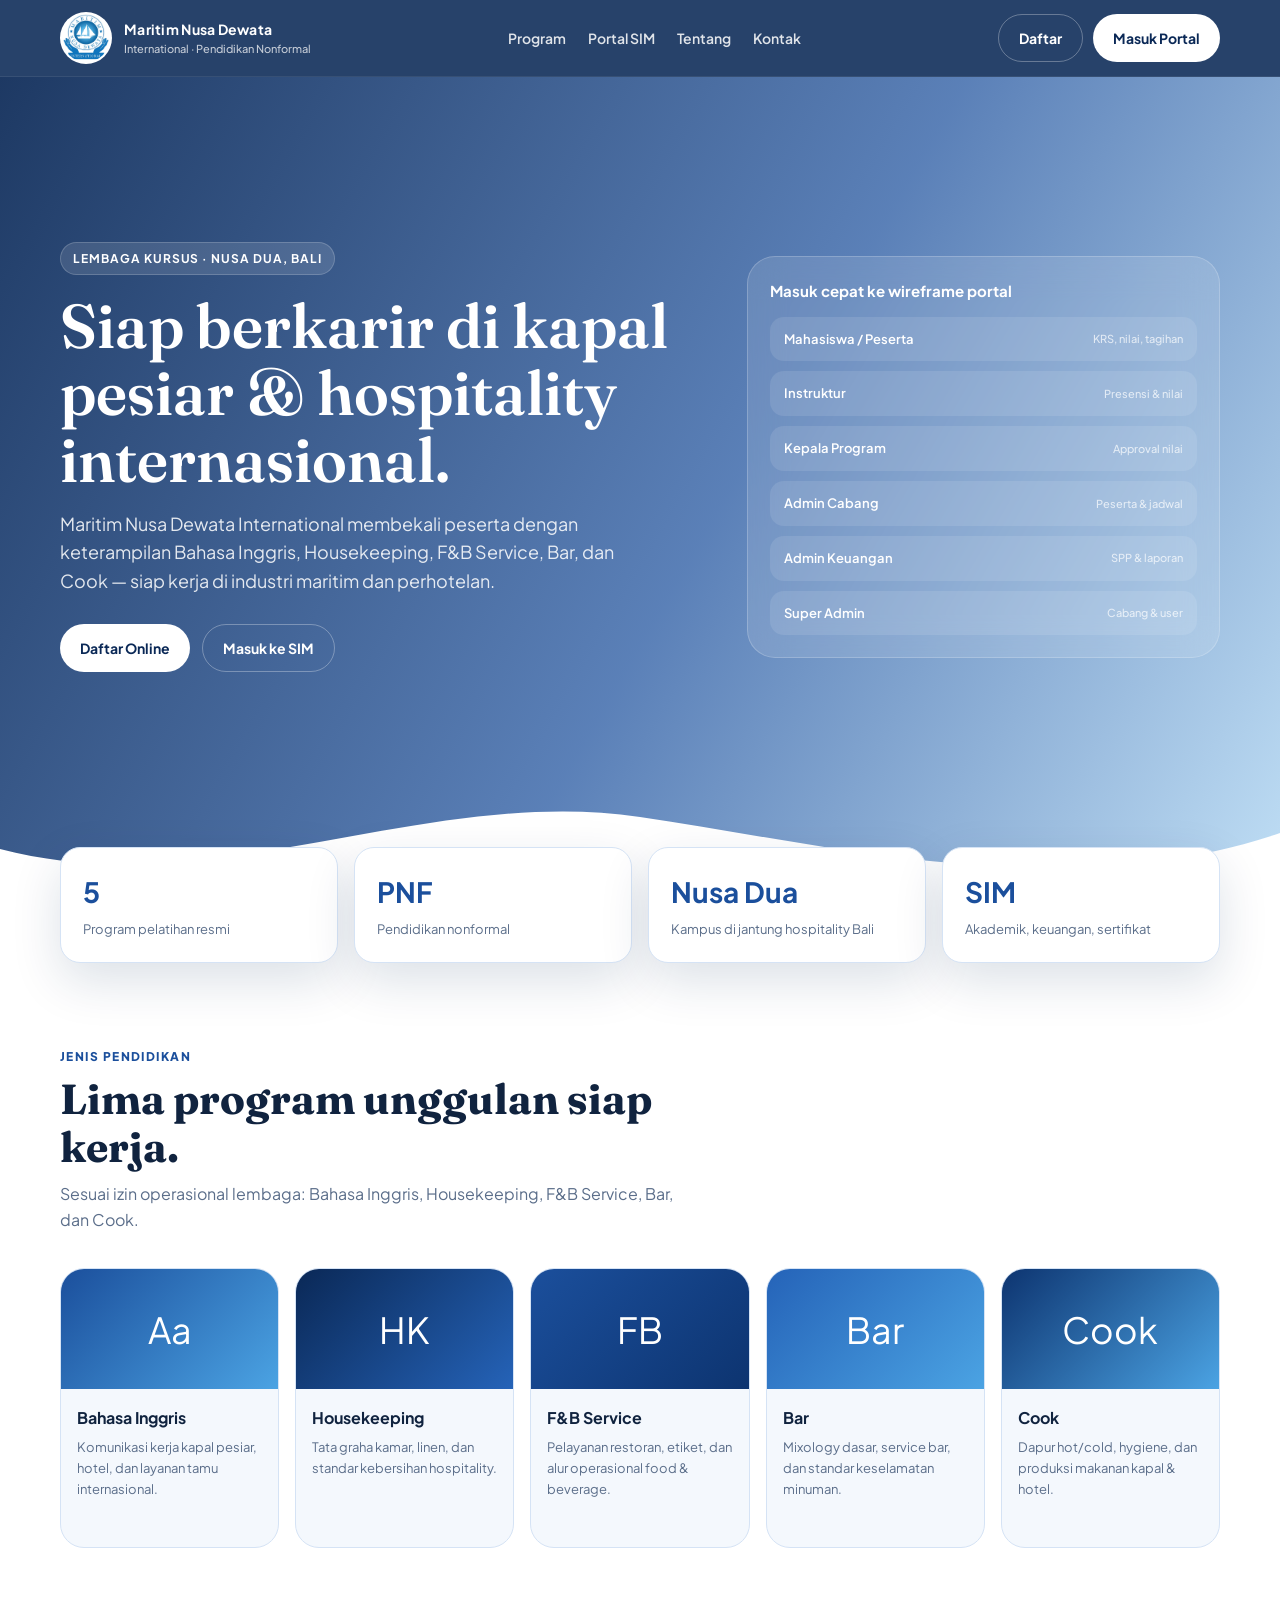
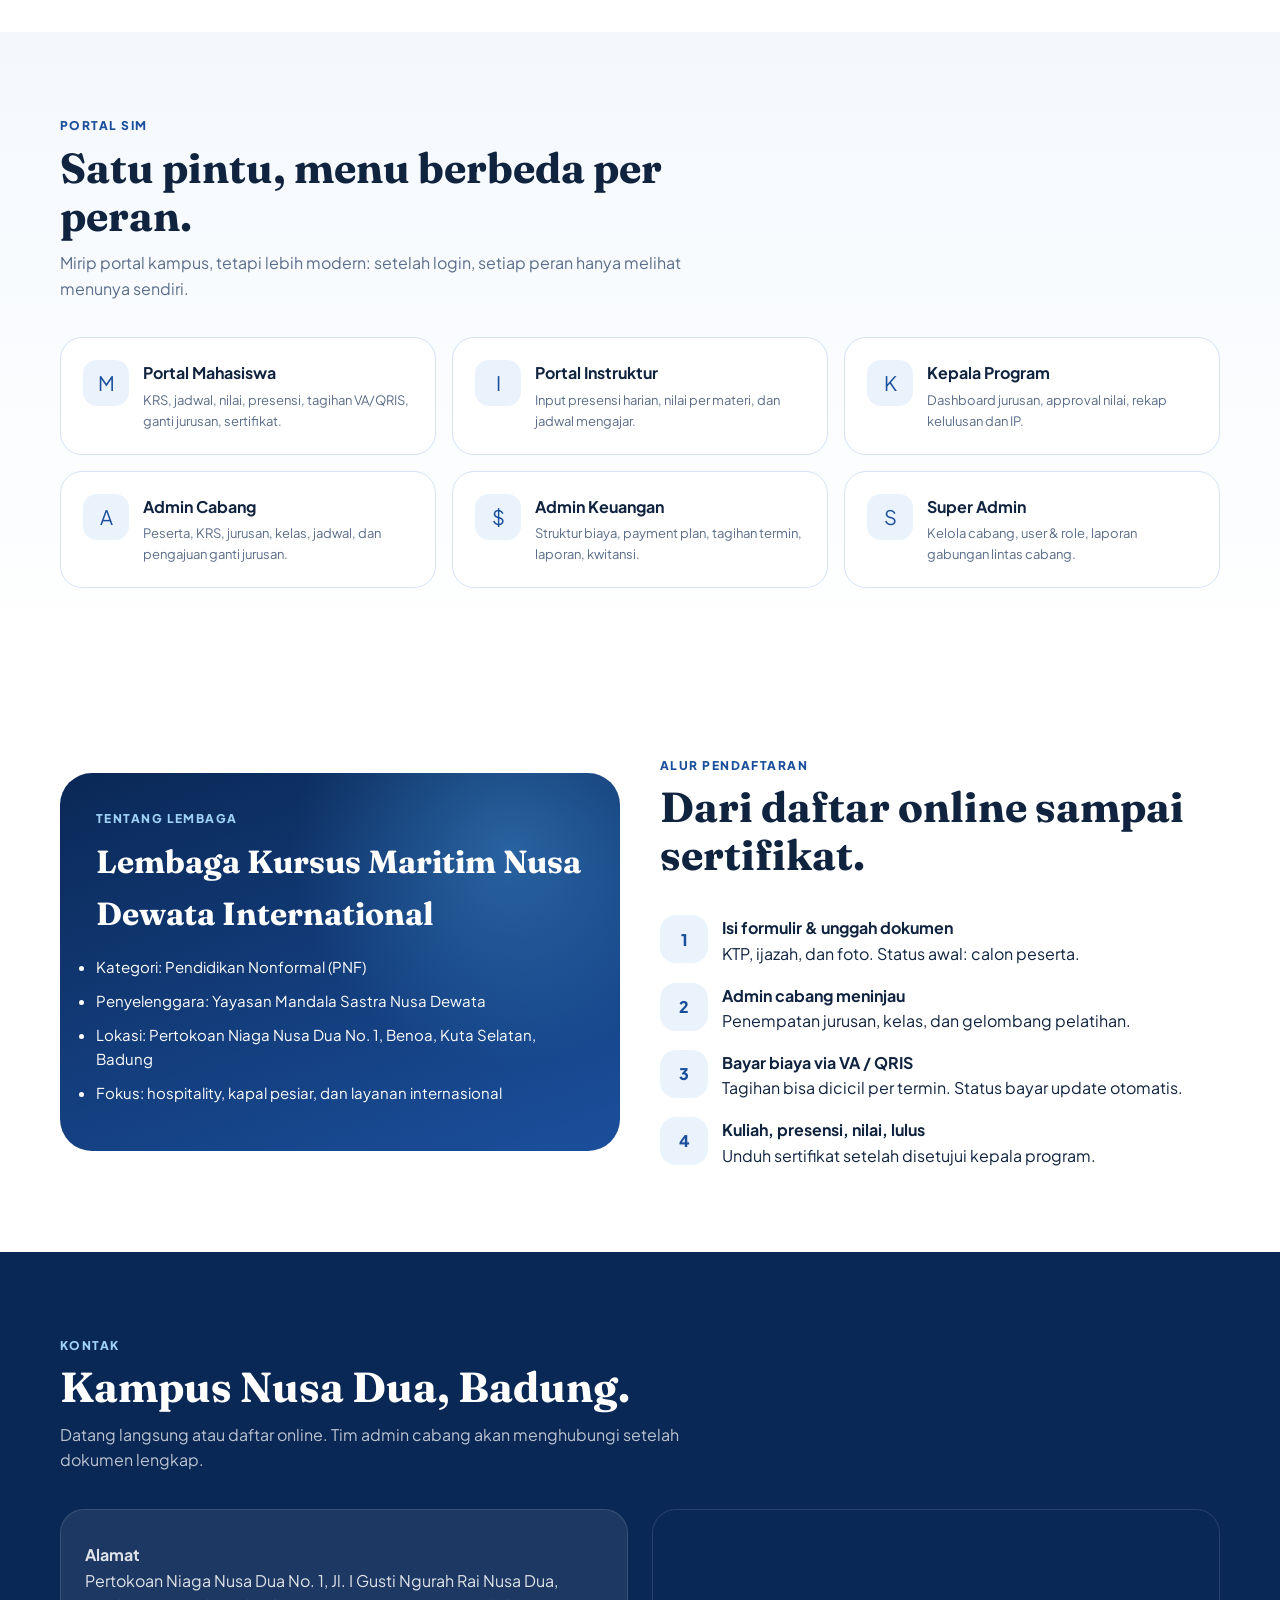
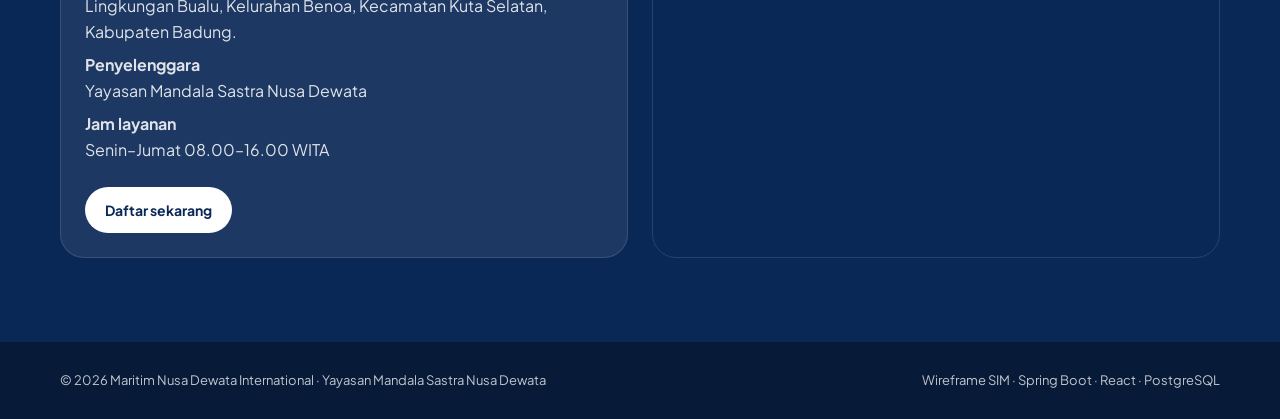
==== index.html @ 92dc8ad0 "Deploy landing page SIM LPK ke Portainer via GHCR. Siapkan image Docker, stack compose di port 3010," ====
<!DOCTYPE html>
<html lang="id">
<head>
  <meta charset="UTF-8" />
  <meta name="viewport" content="width=device-width, initial-scale=1.0" />
  <title>Maritim Nusa Dewata International — Lembaga Kursus Hospitality & Maritim</title>
  <link rel="preconnect" href="https://fonts.googleapis.com" />
  <link rel="preconnect" href="https://fonts.gstatic.com" crossorigin />
  <link href="https://fonts.googleapis.com/css2?family=Fraunces:opsz,wght@9..144,500;9..144,650&family=Plus+Jakarta+Sans:wght@400;500;600;700;800&display=swap" rel="stylesheet" />
  <link rel="stylesheet" href="css/landing.css" />
</head>
<body>
  <header class="nav">
    <div class="wrap nav-inner">
      <a class="brand" href="index.html">
        <img src="assets/logo.jpg" alt="Logo Maritim Nusa Dewata International" />
        <div>
          <strong>Maritim Nusa Dewata</strong>
          <small>International · Pendidikan Nonformal</small>
        </div>
      </a>
      <nav class="nav-links">
        <a href="#program">Program</a>
        <a href="#portal">Portal SIM</a>
        <a href="#tentang">Tentang</a>
        <a href="#kontak">Kontak</a>
      </nav>
      <div class="nav-cta">
        <a class="btn btn-ghost" href="daftar.html">Daftar</a>
        <a class="btn btn-white" href="login.html">Masuk Portal</a>
        <button class="menu-btn" id="menuBtn" type="button">Menu</button>
      </div>
    </div>
    <div class="wrap mobile-panel" id="mobilePanel">
      <a href="#program">Program</a>
      <a href="#portal">Portal SIM</a>
      <a href="#tentang">Tentang</a>
      <a href="#kontak">Kontak</a>
      <a href="daftar.html">Daftar</a>
    </div>
  </header>

  <section class="hero">
    <div class="wrap hero-grid">
      <div>
        <div class="eyebrow">Lembaga Kursus · Nusa Dua, Bali</div>
        <h1>Siap berkarir di kapal pesiar & hospitality internasional.</h1>
        <p class="lead">
          Maritim Nusa Dewata International membekali peserta dengan keterampilan Bahasa Inggris,
          Housekeeping, F&amp;B Service, Bar, dan Cook — siap kerja di industri maritim dan perhotelan.
        </p>
        <div class="hero-actions">
          <a class="btn btn-white" href="daftar.html">Daftar Online</a>
          <a class="btn btn-ghost" href="login.html">Masuk ke SIM</a>
        </div>
      </div>
      <aside class="hero-card">
        <h3>Masuk cepat ke wireframe portal</h3>
        <div class="portal-mini">
          <a href="portal/mahasiswa.html">Mahasiswa / Peserta <span>KRS, nilai, tagihan</span></a>
          <a href="portal/instruktur.html">Instruktur <span>Presensi & nilai</span></a>
          <a href="portal/kepala-program.html">Kepala Program <span>Approval nilai</span></a>
          <a href="portal/admin-cabang.html">Admin Cabang <span>Peserta & jadwal</span></a>
          <a href="portal/admin-keuangan.html">Admin Keuangan <span>SPP & laporan</span></a>
          <a href="portal/super-admin.html">Super Admin <span>Cabang & user</span></a>
        </div>
      </aside>
    </div>
  </section>

  <div class="wrap">
    <div class="stats">
      <div class="stat"><b>5</b><span>Program pelatihan resmi</span></div>
      <div class="stat"><b>PNF</b><span>Pendidikan nonformal</span></div>
      <div class="stat"><b>Nusa Dua</b><span>Kampus di jantung hospitality Bali</span></div>
      <div class="stat"><b>SIM</b><span>Akademik, keuangan, sertifikat</span></div>
    </div>
  </div>

  <section id="program">
    <div class="wrap">
      <div class="sec-head">
        <div class="kicker">Jenis pendidikan</div>
        <h2>Lima program unggulan siap kerja.</h2>
        <p>Sesuai izin operasional lembaga: Bahasa Inggris, Housekeeping, F&amp;B Service, Bar, dan Cook.</p>
      </div>
      <div class="programs">
        <article class="program">
          <div class="program-visual">Aa</div>
          <div class="program-body">
            <h3>Bahasa Inggris</h3>
            <p>Komunikasi kerja kapal pesiar, hotel, dan layanan tamu internasional.</p>
          </div>
        </article>
        <article class="program">
          <div class="program-visual">HK</div>
          <div class="program-body">
            <h3>Housekeeping</h3>
            <p>Tata graha kamar, linen, dan standar kebersihan hospitality.</p>
          </div>
        </article>
        <article class="program">
          <div class="program-visual">FB</div>
          <div class="program-body">
            <h3>F&amp;B Service</h3>
            <p>Pelayanan restoran, etiket, dan alur operasional food &amp; beverage.</p>
          </div>
        </article>
        <article class="program">
          <div class="program-visual">Bar</div>
          <div class="program-body">
            <h3>Bar</h3>
            <p>Mixology dasar, service bar, dan standar keselamatan minuman.</p>
          </div>
        </article>
        <article class="program">
          <div class="program-visual">Cook</div>
          <div class="program-body">
            <h3>Cook</h3>
            <p>Dapur hot/cold, hygiene, dan produksi makanan kapal &amp; hotel.</p>
          </div>
        </article>
      </div>
    </div>
  </section>

  <section class="services" id="portal">
    <div class="wrap">
      <div class="sec-head">
        <div class="kicker">Portal SIM</div>
        <h2>Satu pintu, menu berbeda per peran.</h2>
        <p>Mirip portal kampus, tetapi lebih modern: setelah login, setiap peran hanya melihat menunya sendiri.</p>
      </div>
      <div class="service-grid">
        <a class="service" href="portal/mahasiswa.html">
          <div class="icon">M</div>
          <div>
            <h3>Portal Mahasiswa</h3>
            <p>KRS, jadwal, nilai, presensi, tagihan VA/QRIS, ganti jurusan, sertifikat.</p>
          </div>
        </a>
        <a class="service" href="portal/instruktur.html">
          <div class="icon">I</div>
          <div>
            <h3>Portal Instruktur</h3>
            <p>Input presensi harian, nilai per materi, dan jadwal mengajar.</p>
          </div>
        </a>
        <a class="service" href="portal/kepala-program.html">
          <div class="icon">K</div>
          <div>
            <h3>Kepala Program</h3>
            <p>Dashboard jurusan, approval nilai, rekap kelulusan dan IP.</p>
          </div>
        </a>
        <a class="service" href="portal/admin-cabang.html">
          <div class="icon">A</div>
          <div>
            <h3>Admin Cabang</h3>
            <p>Peserta, KRS, jurusan, kelas, jadwal, dan pengajuan ganti jurusan.</p>
          </div>
        </a>
        <a class="service" href="portal/admin-keuangan.html">
          <div class="icon">$</div>
          <div>
            <h3>Admin Keuangan</h3>
            <p>Struktur biaya, payment plan, tagihan termin, laporan, kwitansi.</p>
          </div>
        </a>
        <a class="service" href="portal/super-admin.html">
          <div class="icon">S</div>
          <div>
            <h3>Super Admin</h3>
            <p>Kelola cabang, user &amp; role, laporan gabungan lintas cabang.</p>
          </div>
        </a>
      </div>
    </div>
  </section>

  <section id="tentang">
    <div class="wrap about-grid">
      <div class="about-card">
        <div class="kicker" style="color:#9fd0f5">Tentang lembaga</div>
        <h2 style="font-family:Fraunces,serif;font-size:32px;margin:8px 0 16px">Lembaga Kursus Maritim Nusa Dewata International</h2>
        <ul>
          <li>Kategori: Pendidikan Nonformal (PNF)</li>
          <li>Penyelenggara: Yayasan Mandala Sastra Nusa Dewata</li>
          <li>Lokasi: Pertokoan Niaga Nusa Dua No. 1, Benoa, Kuta Selatan, Badung</li>
          <li>Fokus: hospitality, kapal pesiar, dan layanan internasional</li>
        </ul>
      </div>
      <div>
        <div class="sec-head">
          <div class="kicker">Alur pendaftaran</div>
          <h2>Dari daftar online sampai sertifikat.</h2>
        </div>
        <div class="steps">
          <div class="step"><div class="num">1</div><div><b>Isi formulir & unggah dokumen</b><p>KTP, ijazah, dan foto. Status awal: calon peserta.</p></div></div>
          <div class="step"><div class="num">2</div><div><b>Admin cabang meninjau</b><p>Penempatan jurusan, kelas, dan gelombang pelatihan.</p></div></div>
          <div class="step"><div class="num">3</div><div><b>Bayar biaya via VA / QRIS</b><p>Tagihan bisa dicicil per termin. Status bayar update otomatis.</p></div></div>
          <div class="step"><div class="num">4</div><div><b>Kuliah, presensi, nilai, lulus</b><p>Unduh sertifikat setelah disetujui kepala program.</p></div></div>
        </div>
      </div>
    </div>
  </section>

  <section class="contact" id="kontak">
    <div class="wrap">
      <div class="sec-head">
        <div class="kicker" style="color:#9fd0f5">Kontak</div>
        <h2>Kampus Nusa Dua, Badung.</h2>
        <p>Datang langsung atau daftar online. Tim admin cabang akan menghubungi setelah dokumen lengkap.</p>
      </div>
      <div class="contact-grid">
        <div class="contact-card">
          <p><b>Alamat</b><br />Pertokoan Niaga Nusa Dua No. 1, Jl. I Gusti Ngurah Rai Nusa Dua, Lingkungan Bualu, Kelurahan Benoa, Kecamatan Kuta Selatan, Kabupaten Badung.</p>
          <p><b>Penyelenggara</b><br />Yayasan Mandala Sastra Nusa Dewata</p>
          <p><b>Jam layanan</b><br />Senin–Jumat 08.00–16.00 WITA</p>
          <a class="btn btn-white" href="daftar.html" style="margin-top:16px">Daftar sekarang</a>
        </div>
        <div class="map">
          <iframe title="Peta Nusa Dua" src="https://maps.google.com/maps?q=Nusa%20Dua%20Benoa%20Badung&t=&z=14&ie=UTF8&iwloc=&output=embed"></iframe>
        </div>
      </div>
    </div>
  </section>

  <footer class="footer">
    <div class="wrap footer-inner">
      <span>© 2026 Maritim Nusa Dewata International · Yayasan Mandala Sastra Nusa Dewata</span>
      <span>Wireframe SIM · Spring Boot · React · PostgreSQL</span>
    </div>
  </footer>
  <script>
    const btn = document.getElementById("menuBtn");
    const panel = document.getElementById("mobilePanel");
    btn.addEventListener("click", () => panel.classList.toggle("open"));
  </script>
</body>
</html>
---- css/landing.css ----
:root {
  --navy: #0a2856;
  --navy-2: #0d3470;
  --royal: #1b4f9c;
  --blue: #2563b8;
  --sky: #4ba3e3;
  --ice: #eaf3fc;
  --mist: #f4f8fd;
  --white: #ffffff;
  --ink: #10233f;
  --muted: #5b6e8a;
  --line: #d5e3f5;
  --gold: #c9a227;
  --ok: #0f9d6b;
  --shadow: 0 18px 50px rgba(10, 40, 86, 0.14);
  --radius: 22px;
  --font: "Plus Jakarta Sans", system-ui, sans-serif;
  --display: "Fraunces", Georgia, serif;
}

* { box-sizing: border-box; margin: 0; padding: 0; }
html { scroll-behavior: smooth; }
body {
  font-family: var(--font);
  color: var(--ink);
  background: var(--white);
  line-height: 1.6;
}
img { max-width: 100%; display: block; }
a { color: inherit; text-decoration: none; }
button, .btn { font-family: inherit; cursor: pointer; }

.wrap {
  width: min(1160px, calc(100% - 40px));
  margin-inline: auto;
}

.nav {
  position: sticky;
  top: 0;
  z-index: 50;
  backdrop-filter: blur(16px);
  background: rgba(10, 40, 86, 0.88);
  border-bottom: 1px solid rgba(255,255,255,.08);
}
.nav-inner {
  display: flex;
  align-items: center;
  justify-content: space-between;
  min-height: 76px;
  gap: 24px;
}
.brand {
  display: flex;
  align-items: center;
  gap: 12px;
  color: #fff;
}
.brand img {
  width: 52px;
  height: 52px;
  object-fit: contain;
  background: #fff;
  border-radius: 50%;
  padding: 2px;
}
.brand strong { display: block; font-size: 14px; letter-spacing: .02em; }
.brand small { display: block; font-size: 11px; opacity: .72; font-weight: 500; }
.nav-links {
  display: flex;
  align-items: center;
  gap: 22px;
  color: rgba(255,255,255,.86);
  font-size: 14px;
  font-weight: 600;
}
.nav-links a:hover { color: #fff; }
.nav-cta { display: flex; gap: 10px; }
.menu-btn {
  display: none;
  background: transparent;
  border: 1px solid rgba(255,255,255,.25);
  color: #fff;
  border-radius: 10px;
  padding: 8px 12px;
}

.btn {
  display: inline-flex;
  align-items: center;
  justify-content: center;
  gap: 8px;
  border: 0;
  border-radius: 999px;
  padding: 12px 20px;
  font-weight: 700;
  font-size: 14px;
  transition: .2s transform, .2s box-shadow, .2s background;
}
.btn:hover { transform: translateY(-1px); }
.btn-primary {
  background: linear-gradient(180deg, #4ba3e3, #1b4f9c);
  color: #fff;
  box-shadow: 0 10px 24px rgba(27, 79, 156, .35);
}
.btn-white { background: #fff; color: var(--navy); }
.btn-ghost {
  background: transparent;
  color: #fff;
  border: 1px solid rgba(255,255,255,.3);
}
.btn-outline {
  background: #fff;
  color: var(--royal);
  border: 1px solid var(--line);
}

.hero {
  position: relative;
  overflow: hidden;
  color: #fff;
  background:
    linear-gradient(120deg, rgba(10,40,86,.92), rgba(27,79,156,.72) 55%, rgba(75,163,227,.35)),
    url("https://images.unsplash.com/photo-1544551763-46a013bb70d5?auto=format&fit=crop&w=1800&q=80") center/cover;
  min-height: 92vh;
  display: flex;
  align-items: center;
}
.hero::after {
  content: "";
  position: absolute;
  inset: auto 0 0;
  height: 120px;
  background: url("data:image/svg+xml;utf8,<svg xmlns='http://www.w3.org/2000/svg' viewBox='0 0 1440 120' preserveAspectRatio='none'><path fill='%23ffffff' d='M0,64 C240,120 480,0 720,32 C960,64 1200,120 1440,48 L1440,120 L0,120 Z'/></svg>") bottom/cover no-repeat;
}
.hero-grid {
  position: relative;
  z-index: 1;
  display: grid;
  grid-template-columns: 1.15fr .85fr;
  gap: 48px;
  padding: 72px 0 140px;
  align-items: center;
}
.eyebrow {
  display: inline-flex;
  align-items: center;
  gap: 8px;
  background: rgba(255,255,255,.12);
  border: 1px solid rgba(255,255,255,.18);
  padding: 6px 12px;
  border-radius: 999px;
  font-size: 12px;
  font-weight: 700;
  letter-spacing: .08em;
  text-transform: uppercase;
  margin-bottom: 18px;
}
.hero h1 {
  font-family: var(--display);
  font-size: clamp(36px, 5vw, 62px);
  line-height: 1.08;
  font-weight: 600;
  margin-bottom: 16px;
}
.hero p.lead {
  font-size: 18px;
  max-width: 560px;
  color: rgba(255,255,255,.86);
  margin-bottom: 28px;
}
.hero-actions { display: flex; flex-wrap: wrap; gap: 12px; }
.hero-card {
  background: rgba(255,255,255,.12);
  border: 1px solid rgba(255,255,255,.2);
  backdrop-filter: blur(18px);
  border-radius: 28px;
  padding: 22px;
}
.hero-card h3 { font-size: 15px; margin-bottom: 14px; }
.portal-mini {
  display: grid;
  gap: 10px;
}
.portal-mini a {
  display: flex;
  align-items: center;
  justify-content: space-between;
  background: rgba(255,255,255,.1);
  border-radius: 14px;
  padding: 12px 14px;
  font-size: 13px;
  font-weight: 600;
}
.portal-mini a:hover { background: rgba(255,255,255,.18); }
.portal-mini span { opacity: .7; font-size: 11px; font-weight: 500; }

.stats {
  display: grid;
  grid-template-columns: repeat(4, 1fr);
  gap: 16px;
  margin-top: -58px;
  position: relative;
  z-index: 2;
}
.stat {
  background: #fff;
  border: 1px solid var(--line);
  border-radius: 20px;
  padding: 22px;
  box-shadow: var(--shadow);
}
.stat b { display: block; font-size: 28px; color: var(--royal); }
.stat span { color: var(--muted); font-size: 13px; }

section { padding: 84px 0; }
.sec-head { max-width: 640px; margin-bottom: 36px; }
.kicker {
  color: var(--royal);
  font-weight: 800;
  font-size: 12px;
  letter-spacing: .12em;
  text-transform: uppercase;
}
.sec-head h2 {
  font-family: var(--display);
  font-size: clamp(28px, 3.4vw, 42px);
  line-height: 1.15;
  margin: 8px 0 10px;
}
.sec-head p { color: var(--muted); }

.programs {
  display: grid;
  grid-template-columns: repeat(5, 1fr);
  gap: 16px;
}
.program {
  background: var(--mist);
  border: 1px solid var(--line);
  border-radius: 24px;
  overflow: hidden;
  min-height: 280px;
  display: flex;
  flex-direction: column;
  transition: .2s transform, .2s box-shadow;
}
.program:hover { transform: translateY(-6px); box-shadow: var(--shadow); }
.program-visual {
  height: 120px;
  display: grid;
  place-items: center;
  color: #fff;
  font-size: 36px;
}
.program:nth-child(1) .program-visual { background: linear-gradient(135deg, #1b4f9c, #4ba3e3); }
.program:nth-child(2) .program-visual { background: linear-gradient(135deg, #0a2856, #2563b8); }
.program:nth-child(3) .program-visual { background: linear-gradient(135deg, #1b4f9c, #0d3470); }
.program:nth-child(4) .program-visual { background: linear-gradient(135deg, #2563b8, #4ba3e3); }
.program:nth-child(5) .program-visual { background: linear-gradient(135deg, #0d3470, #4ba3e3); }
.program-body { padding: 16px; flex: 1; }
.program h3 { font-size: 16px; margin-bottom: 6px; }
.program p { font-size: 13px; color: var(--muted); }

.services { background: linear-gradient(180deg, var(--mist), #fff); }
.service-grid {
  display: grid;
  grid-template-columns: repeat(3, 1fr);
  gap: 16px;
}
.service {
  background: #fff;
  border: 1px solid var(--line);
  border-radius: 22px;
  padding: 22px;
  display: flex;
  gap: 14px;
  transition: .2s box-shadow, .2s transform;
}
.service:hover { box-shadow: var(--shadow); transform: translateY(-3px); }
.icon {
  width: 46px;
  height: 46px;
  border-radius: 14px;
  display: grid;
  place-items: center;
  background: var(--ice);
  color: var(--royal);
  flex: 0 0 auto;
  font-size: 20px;
}
.service h3 { font-size: 16px; margin-bottom: 4px; }
.service p { font-size: 13px; color: var(--muted); }

.about-grid {
  display: grid;
  grid-template-columns: 1fr 1fr;
  gap: 40px;
  align-items: center;
}
.about-card {
  background: var(--navy);
  color: #fff;
  border-radius: 32px;
  padding: 36px;
  min-height: 360px;
  background-image:
    radial-gradient(circle at 80% 20%, rgba(75,163,227,.4), transparent 40%),
    linear-gradient(160deg, #0a2856, #1b4f9c);
}
.about-card li { margin: 10px 0; font-size: 15px; }
.steps { display: grid; gap: 16px; }
.step {
  display: grid;
  grid-template-columns: 48px 1fr;
  gap: 14px;
  align-items: start;
}
.num {
  width: 48px;
  height: 48px;
  border-radius: 16px;
  background: var(--ice);
  color: var(--royal);
  display: grid;
  place-items: center;
  font-weight: 800;
}

.contact { background: var(--navy); color: #fff; }
.contact .sec-head p { color: rgba(255,255,255,.72); }
.contact-grid {
  display: grid;
  grid-template-columns: 1fr 1fr;
  gap: 24px;
}
.map {
  min-height: 280px;
  border-radius: 24px;
  overflow: hidden;
  border: 1px solid rgba(255,255,255,.12);
}
.map iframe { width: 100%; height: 100%; min-height: 280px; border: 0; }
.contact-card {
  background: rgba(255,255,255,.08);
  border: 1px solid rgba(255,255,255,.12);
  border-radius: 24px;
  padding: 24px;
}
.contact-card p { margin: 8px 0; color: rgba(255,255,255,.86); }

.footer {
  background: #071a38;
  color: rgba(255,255,255,.75);
  padding: 28px 0;
  font-size: 13px;
}
.footer-inner { display: flex; justify-content: space-between; gap: 16px; flex-wrap: wrap; }

.mobile-panel { display: none; }

@media (max-width: 980px) {
  .nav-links { display: none; }
  .menu-btn { display: block; }
  .hero-grid, .programs, .service-grid, .about-grid, .contact-grid, .stats {
    grid-template-columns: 1fr;
  }
  .programs { grid-template-columns: 1fr 1fr; }
  .hero { min-height: auto; }
  .mobile-panel.open {
    display: flex;
    flex-direction: column;
    gap: 12px;
    padding: 0 20px 16px;
    color: #fff;
  }
}
@media (max-width: 640px) {
  .programs, .stats { grid-template-columns: 1fr; }
  .nav-cta .btn-ghost { display: none; }
}
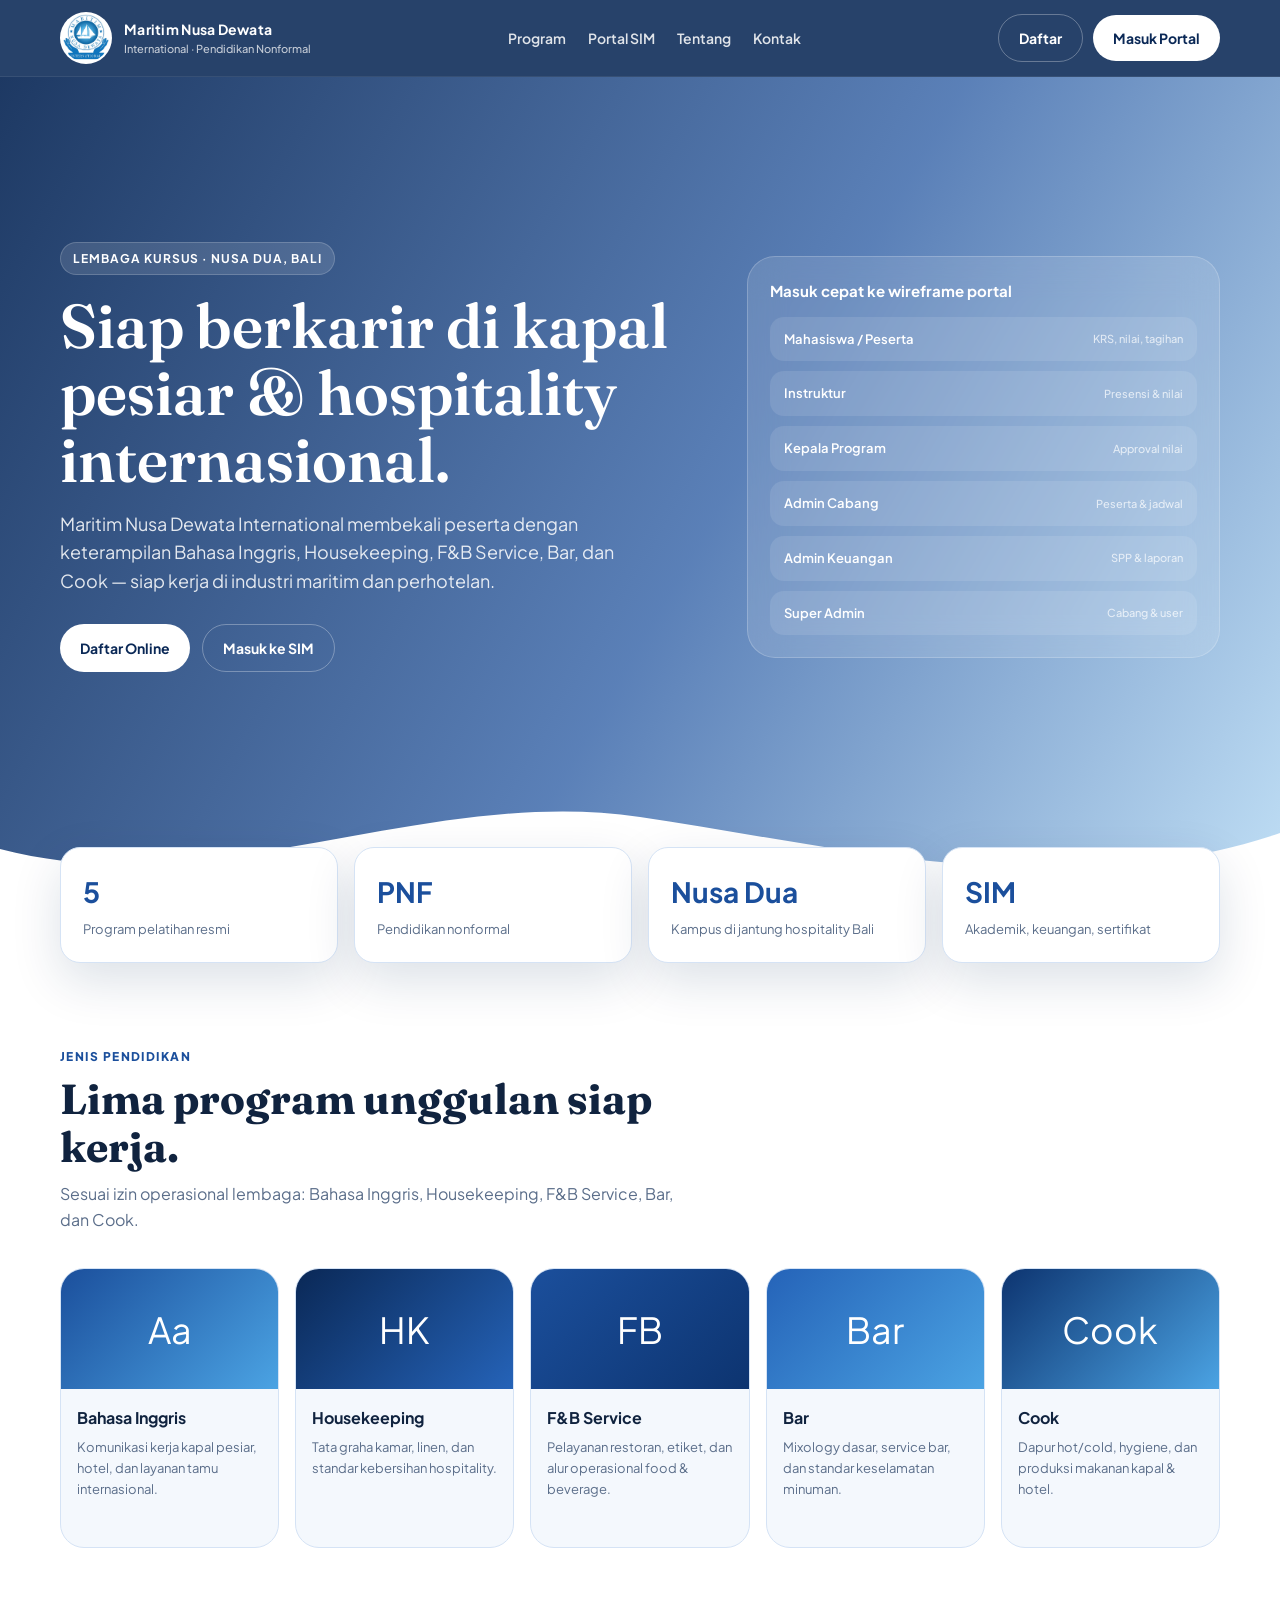
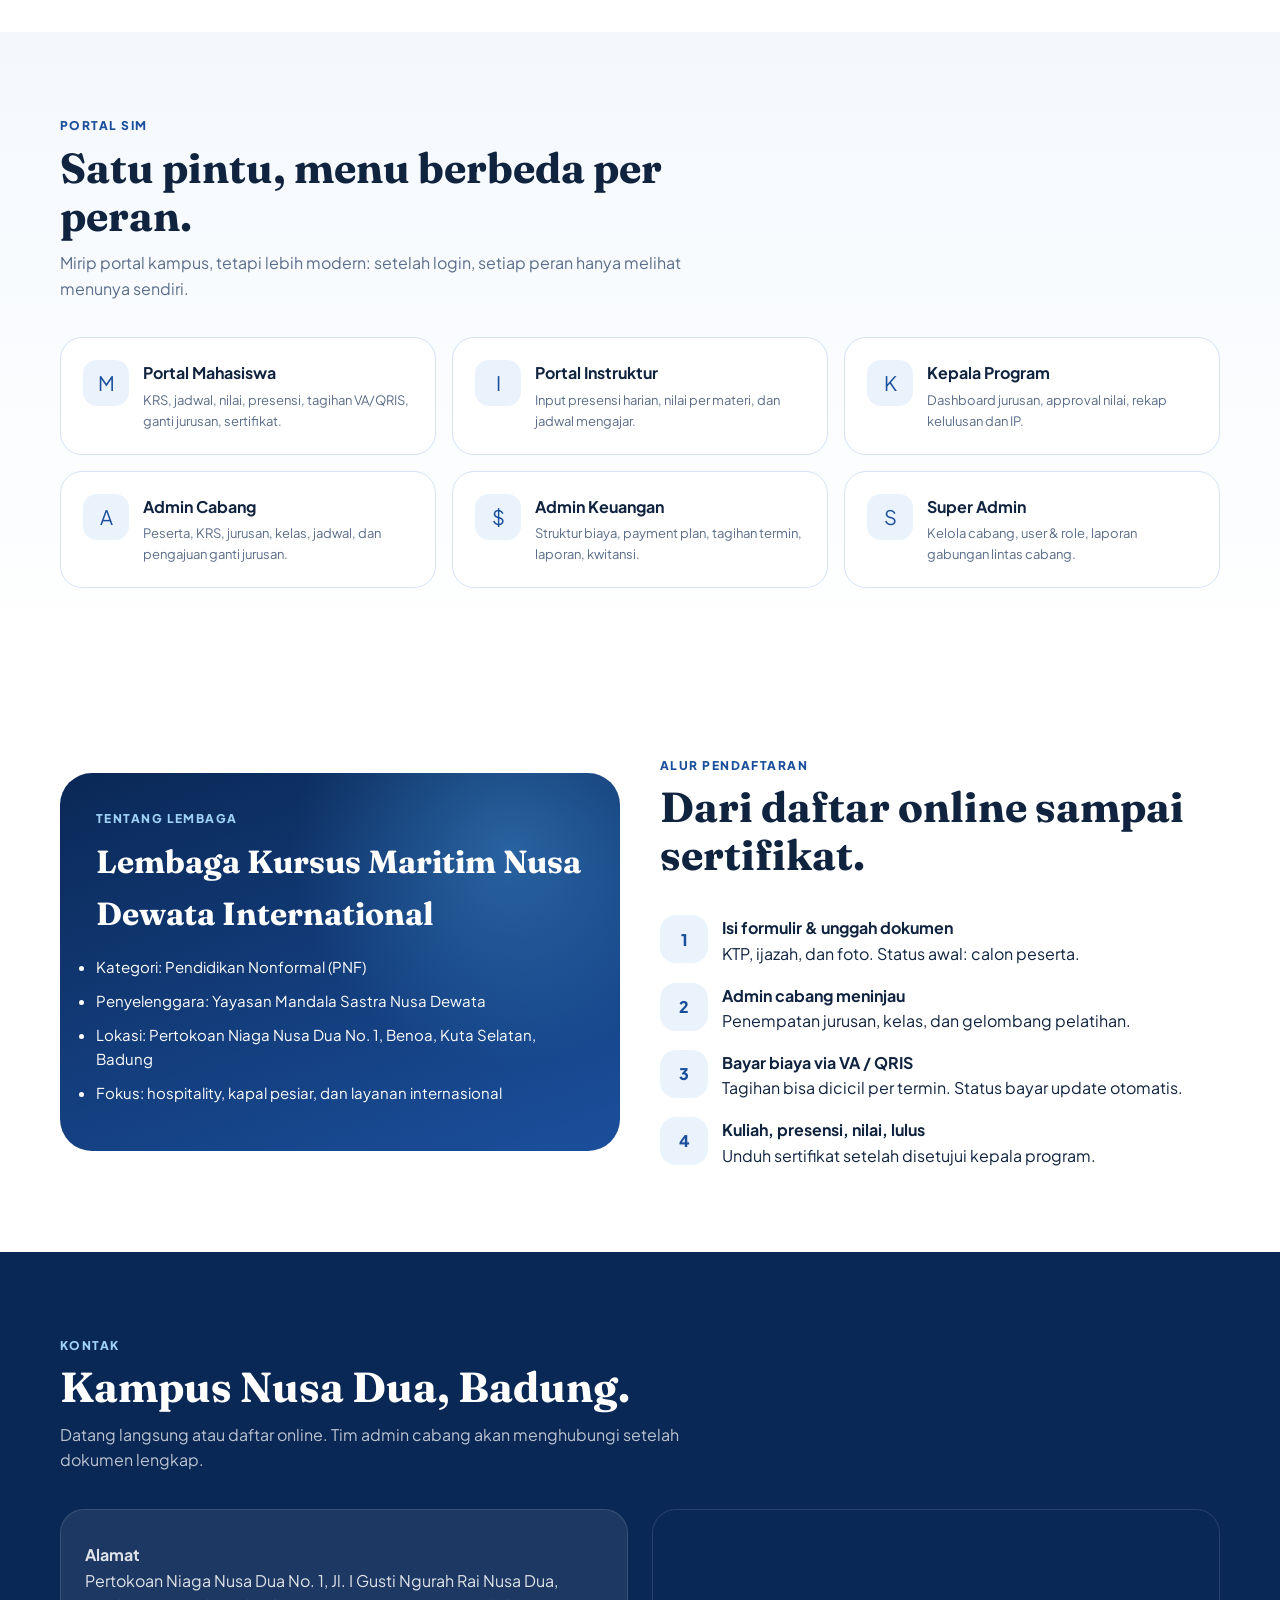
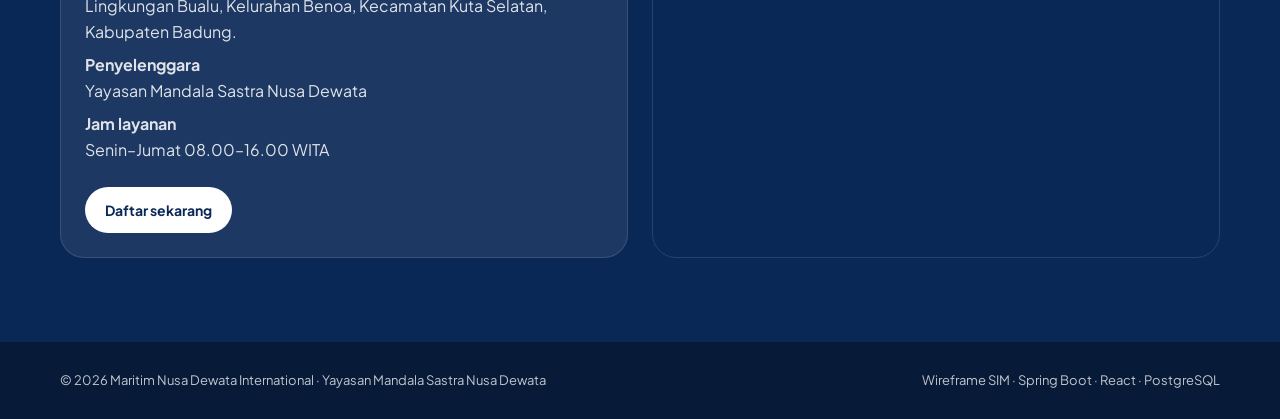
==== commit d4411292: "Tambah tampilan web mobile untuk landing dan portal SIM. Menu hamburger, sidebar geser, tabel berben" ====
--- a/index.html
+++ b/index.html
@@ -2,7 +2,8 @@
 <html lang="id">
 <head>
   <meta charset="UTF-8" />
-  <meta name="viewport" content="width=device-width, initial-scale=1.0" />
+  <meta name="viewport" content="width=device-width, initial-scale=1.0, viewport-fit=cover" />
+  <meta name="theme-color" content="#0a2856" />
   <title>Maritim Nusa Dewata International — Lembaga Kursus Hospitality & Maritim</title>
   <link rel="preconnect" href="https://fonts.googleapis.com" />
   <link rel="preconnect" href="https://fonts.gstatic.com" crossorigin />
@@ -28,7 +29,9 @@
       <div class="nav-cta">
         <a class="btn btn-ghost" href="daftar.html">Daftar</a>
         <a class="btn btn-white" href="login.html">Masuk Portal</a>
-        <button class="menu-btn" id="menuBtn" type="button">Menu</button>
+        <button class="menu-btn" id="menuBtn" type="button" aria-label="Buka menu" aria-expanded="false" aria-controls="mobilePanel">
+          <span></span><span></span><span></span>
+        </button>
       </div>
     </div>
     <div class="wrap mobile-panel" id="mobilePanel">
@@ -36,7 +39,10 @@
       <a href="#portal">Portal SIM</a>
       <a href="#tentang">Tentang</a>
       <a href="#kontak">Kontak</a>
-      <a href="daftar.html">Daftar</a>
+      <div class="mobile-cta">
+        <a class="btn btn-ghost" href="daftar.html">Daftar</a>
+        <a class="btn btn-white" href="login.html">Masuk Portal</a>
+      </div>
     </div>
   </header>
 
@@ -235,7 +241,19 @@
   <script>
     const btn = document.getElementById("menuBtn");
     const panel = document.getElementById("mobilePanel");
-    btn.addEventListener("click", () => panel.classList.toggle("open"));
+    function setMenu(open) {
+      panel.classList.toggle("open", open);
+      document.body.classList.toggle("nav-open", open);
+      btn.setAttribute("aria-expanded", open ? "true" : "false");
+      btn.setAttribute("aria-label", open ? "Tutup menu" : "Buka menu");
+    }
+    btn.addEventListener("click", () => setMenu(!panel.classList.contains("open")));
+    panel.querySelectorAll("a").forEach((link) => {
+      link.addEventListener("click", () => setMenu(false));
+    });
+    document.addEventListener("keydown", (e) => {
+      if (e.key === "Escape") setMenu(false);
+    });
   </script>
 </body>
 </html>
--- a/css/landing.css
+++ b/css/landing.css
@@ -19,13 +19,14 @@
 }
 
 * { box-sizing: border-box; margin: 0; padding: 0; }
-html { scroll-behavior: smooth; }
+html { scroll-behavior: smooth; -webkit-text-size-adjust: 100%; }
 body {
   font-family: var(--font);
   color: var(--ink);
   background: var(--white);
   line-height: 1.6;
 }
+body.nav-open { overflow: hidden; }
 img { max-width: 100%; display: block; }
 a { color: inherit; text-decoration: none; }
 button, .btn { font-family: inherit; cursor: pointer; }
@@ -75,15 +76,32 @@
   font-weight: 600;
 }
 .nav-links a:hover { color: #fff; }
-.nav-cta { display: flex; gap: 10px; }
+.nav-cta { display: flex; align-items: center; gap: 10px; }
 .menu-btn {
   display: none;
+  width: 42px;
+  height: 42px;
+  padding: 0;
+  flex-direction: column;
+  justify-content: center;
+  align-items: center;
+  gap: 5px;
   background: transparent;
   border: 1px solid rgba(255,255,255,.25);
   color: #fff;
-  border-radius: 10px;
-  padding: 8px 12px;
-}
+  border-radius: 12px;
+}
+.menu-btn span {
+  display: block;
+  width: 18px;
+  height: 2px;
+  background: #fff;
+  border-radius: 2px;
+  transition: transform .2s ease, opacity .2s ease;
+}
+.menu-btn[aria-expanded="true"] span:nth-child(1) { transform: translateY(7px) rotate(45deg); }
+.menu-btn[aria-expanded="true"] span:nth-child(2) { opacity: 0; }
+.menu-btn[aria-expanded="true"] span:nth-child(3) { transform: translateY(-7px) rotate(-45deg); }
 
 .btn {
   display: inline-flex;
@@ -358,24 +376,64 @@
 .footer-inner { display: flex; justify-content: space-between; gap: 16px; flex-wrap: wrap; }
 
 .mobile-panel { display: none; }
+.mobile-cta { display: flex; flex-direction: column; gap: 10px; padding-top: 6px; }
+.mobile-cta .btn { width: 100%; }
 
 @media (max-width: 980px) {
-  .nav-links { display: none; }
-  .menu-btn { display: block; }
-  .hero-grid, .programs, .service-grid, .about-grid, .contact-grid, .stats {
-    grid-template-columns: 1fr;
-  }
-  .programs { grid-template-columns: 1fr 1fr; }
-  .hero { min-height: auto; }
+  .wrap { width: min(1160px, calc(100% - 32px)); }
+  .nav { padding-top: env(safe-area-inset-top); }
+  .nav-inner { min-height: 64px; gap: 12px; }
+  .brand img { width: 42px; height: 42px; }
+  .brand strong { font-size: 13px; }
+  .nav-links,
+  .nav-cta .btn { display: none; }
+  .menu-btn { display: flex; }
   .mobile-panel.open {
     display: flex;
     flex-direction: column;
-    gap: 12px;
-    padding: 0 20px 16px;
+    gap: 0;
+    padding: 4px 0 18px;
     color: #fff;
   }
-}
+  .mobile-panel a:not(.btn) {
+    display: block;
+    padding: 14px 0;
+    font-weight: 700;
+    border-bottom: 1px solid rgba(255,255,255,.1);
+  }
+  .hero { min-height: auto; }
+  .hero-grid,
+  .service-grid,
+  .about-grid,
+  .contact-grid {
+    grid-template-columns: 1fr;
+  }
+  .hero-grid { gap: 24px; padding: 40px 0 96px; }
+  .programs { grid-template-columns: 1fr 1fr; }
+  .stats {
+    grid-template-columns: 1fr 1fr;
+    margin-top: -36px;
+  }
+  .stat { padding: 16px; }
+  .stat b { font-size: 24px; }
+  section { padding: 56px 0; }
+  .about-card { min-height: 0; padding: 24px; }
+  .about-card h2 { font-size: 26px !important; }
+  .footer { padding: 22px 0 calc(22px + env(safe-area-inset-bottom)); }
+  .footer-inner { flex-direction: column; gap: 8px; }
+}
+
 @media (max-width: 640px) {
-  .programs, .stats { grid-template-columns: 1fr; }
-  .nav-cta .btn-ghost { display: none; }
-}
+  .wrap { width: min(1160px, calc(100% - 24px)); }
+  .programs,
+  .stats { grid-template-columns: 1fr; }
+  .hero-actions { flex-direction: column; }
+  .hero-actions .btn { width: 100%; }
+  .hero p.lead { font-size: 16px; }
+  .service { flex-direction: column; }
+  .contact-card .btn { width: 100%; }
+}
+
+@media (max-width: 420px) {
+  .brand small { display: none; }
+}
